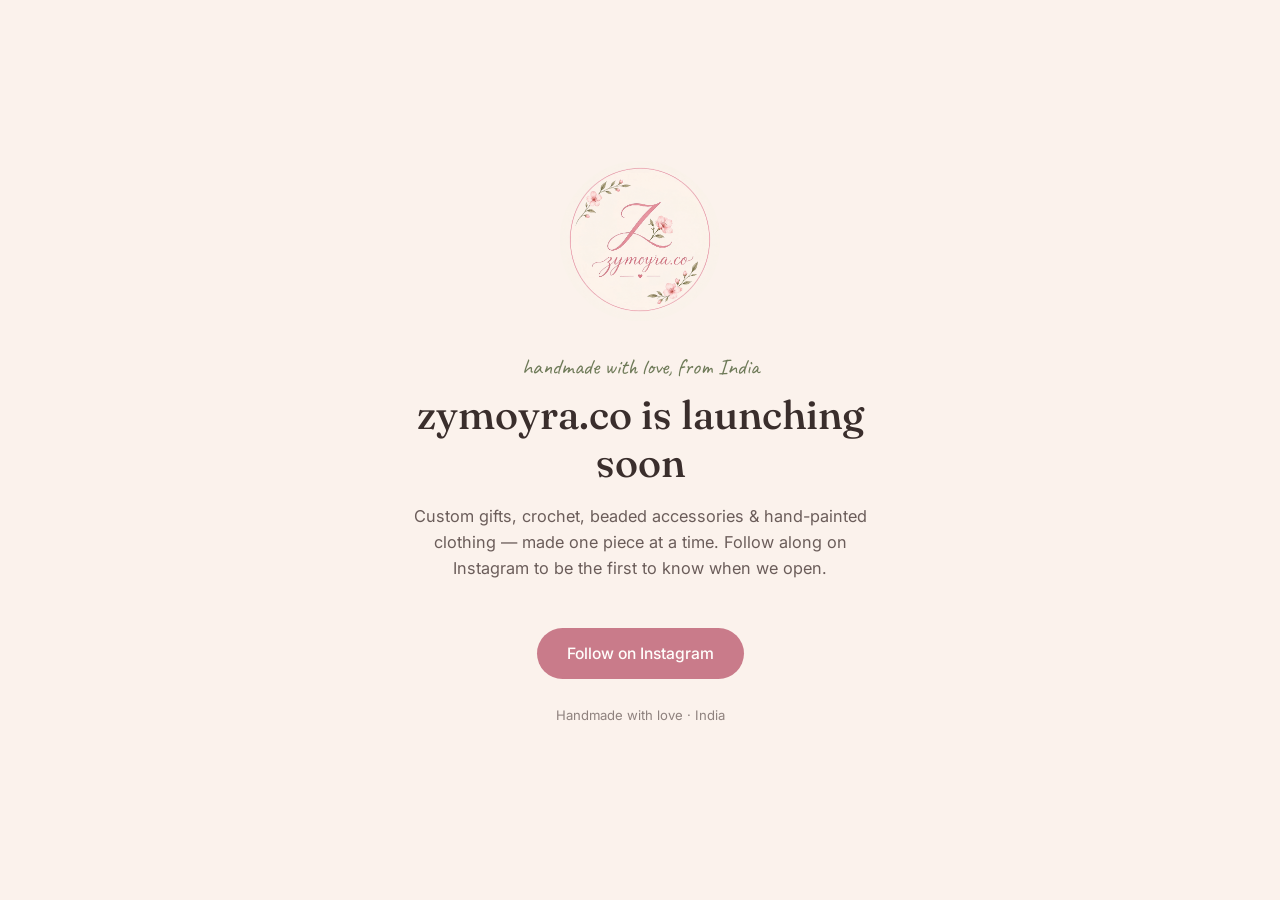
==== index.html @ 8d06cd49 "Initial coming soon page" ====
<!DOCTYPE html>
<html lang="en">

<head>
  <meta charset="UTF-8">
  <meta name="viewport" content="width=device-width, initial-scale=1.0">
  <title>zymoyra.co — launching soon</title>
  <link rel="preconnect" href="https://fonts.googleapis.com">
  <link rel="preconnect" href="https://fonts.gstatic.com" crossorigin>
  <link
    href="https://fonts.googleapis.com/css2?family=Fraunces:ital,opsz,wght@0,9..144,500;1,9..144,500&family=Caveat:wght@500;700&family=Inter:wght@400;500&display=swap"
    rel="stylesheet">
  <link rel="stylesheet" href="coming-soon.css">
</head>

<body>

  <div class="wrap">
    <div class="logo-mark">
      <!--
        LOGO PLACEHOLDER
        Replace this whole div with:
          <img src="logo.png" alt="zymoyra.co logo">
        once the real logo file is saved alongside this page.
      -->
      <img src="logo.png" alt="zymoyra.co logo">
      <!-- <div class="logo-placeholder">logo goes here<br>(logo.png)</div> -->
    </div>

    <span class="kicker">handmade with love, from India</span>
    <h1>zymoyra.co is launching soon</h1>
    <p class="tagline">Custom gifts, crochet, beaded accessories &amp; hand-painted clothing — made one piece at a time.
      Follow along on Instagram to be the first to know when we open.</p>

    <a class="insta-btn" href="https://instagram.com/zymoyra.co" target="_blank" rel="noopener">Follow on Instagram</a>

    <p class="fine">Handmade with love · India</p>
  </div>

</body>

</html>
---- coming-soon.css ----
:root{
  --cream: #FBF2EC;
  --cream-deep: #F3E4DA;
  --rose: #C97B8A;
  --rose-deep: #9C5C6B;
  --sage: #8A9770;
  --sage-deep: #6E7A58;
  --ink: #3A2E2C;
  --ink-soft: #6B5D5A;
  --white: #FFFDFB;
}

*{ box-sizing: border-box; }

body{
  margin: 0;
  min-height: 100vh;
  display: flex;
  align-items: center;
  justify-content: center;
  background: var(--cream);
  color: var(--ink);
  font-family: 'Inter', sans-serif;
  line-height: 1.6;
  -webkit-font-smoothing: antialiased;
  text-align: center;
  padding: 24px;
}

.wrap{
  max-width: 480px;
}

h1, h2{
  font-family: 'Fraunces', serif;
  font-weight: 500;
  margin: 0;
  color: var(--ink);
}

.script{
  font-family: 'Caveat', cursive;
  font-weight: 700;
}

.logo-mark{
  width: 160px;
  margin: 0 auto 28px;
}

.logo-mark img{
  width: 100%;
  height: auto;
  border-radius: 50%;
  display: block;
}

/* Placeholder shown until a real logo file is added — see logo.png */
.logo-placeholder{
  width: 100%;
  aspect-ratio: 1 / 1;
  border-radius: 50%;
  background: var(--white);
  border: 2px dashed var(--rose);
  display: flex;
  align-items: center;
  justify-content: center;
  text-align: center;
  padding: 18px;
  font-family: 'Caveat', cursive;
  font-size: 1rem;
  color: var(--rose-deep);
}

.kicker{
  font-family: 'Caveat', cursive;
  font-size: 1.4rem;
  color: var(--sage-deep);
  display: block;
  margin-bottom: 6px;
}

h1{
  font-size: clamp(1.9rem, 5vw, 2.5rem);
  line-height: 1.2;
}

.tagline{
  margin-top: 16px;
  color: var(--ink-soft);
  font-size: 1.02rem;
}

.insta-btn{
  display: inline-block;
  margin-top: 30px;
  background: var(--rose);
  color: var(--white);
  padding: 13px 30px;
  border-radius: 100px;
  text-decoration: none;
  font-weight: 500;
  font-size: 0.98rem;
  transition: background 0.2s ease, transform 0.2s ease;
}
.insta-btn:hover{ background: var(--rose-deep); transform: translateY(-1px); }

.fine{
  margin-top: 26px;
  font-size: 0.82rem;
  color: var(--ink-soft);
  opacity: 0.75;
}

@media (prefers-reduced-motion: reduce){
  *{ transition: none !important; }
}
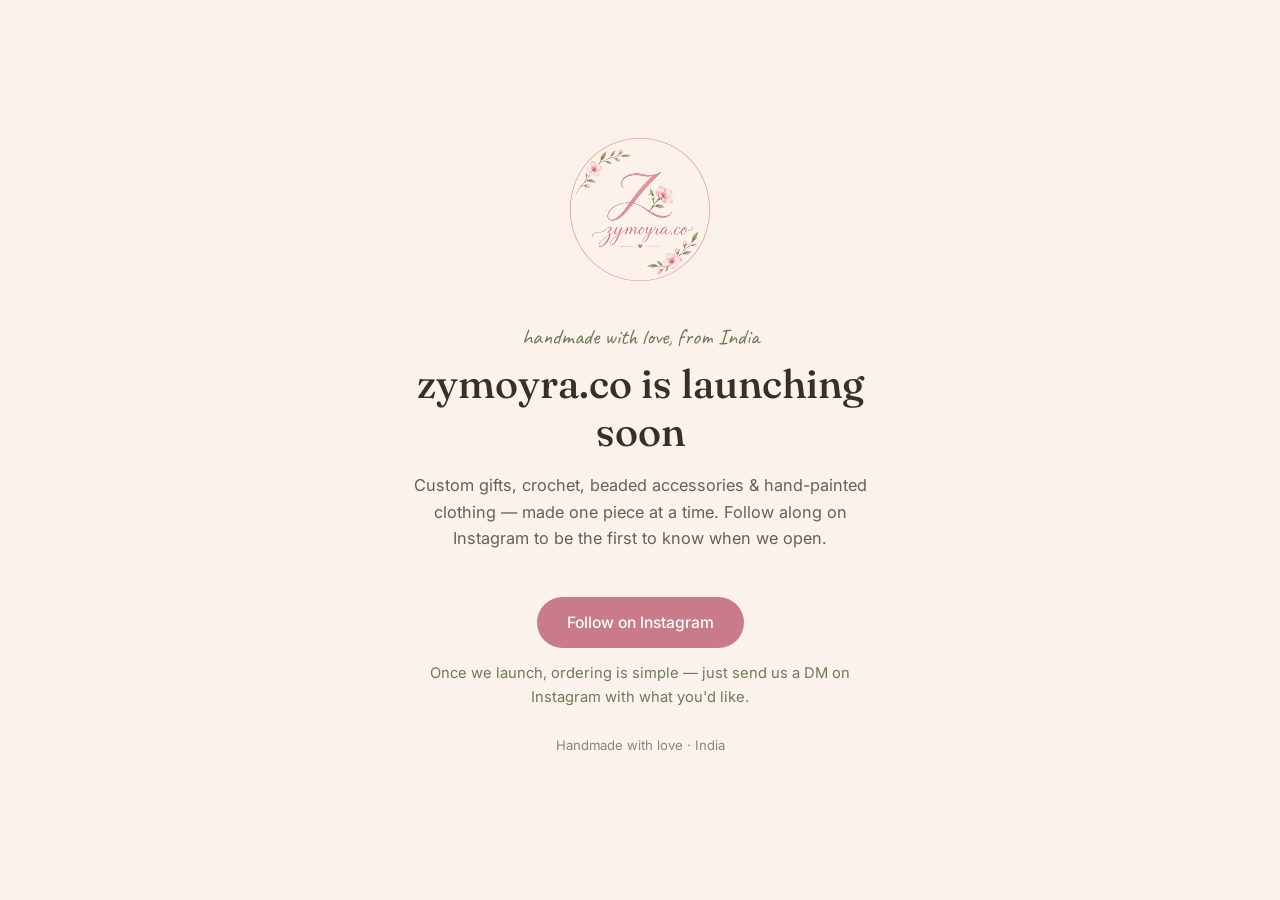
==== commit 69f64317: "added an order note and done some cleaning" ====
--- a/index.html
+++ b/index.html
@@ -11,20 +11,14 @@
     href="https://fonts.googleapis.com/css2?family=Fraunces:ital,opsz,wght@0,9..144,500;1,9..144,500&family=Caveat:wght@500;700&family=Inter:wght@400;500&display=swap"
     rel="stylesheet">
   <link rel="stylesheet" href="coming-soon.css">
+  <link rel="icon" type="image/png" href="logo.png">
 </head>
 
 <body>
 
   <div class="wrap">
     <div class="logo-mark">
-      <!--
-        LOGO PLACEHOLDER
-        Replace this whole div with:
-          <img src="logo.png" alt="zymoyra.co logo">
-        once the real logo file is saved alongside this page.
-      -->
       <img src="logo.png" alt="zymoyra.co logo">
-      <!-- <div class="logo-placeholder">logo goes here<br>(logo.png)</div> -->
     </div>
 
     <span class="kicker">handmade with love, from India</span>
@@ -33,7 +27,7 @@
       Follow along on Instagram to be the first to know when we open.</p>
 
     <a class="insta-btn" href="https://instagram.com/zymoyra.co" target="_blank" rel="noopener">Follow on Instagram</a>
-
+    <p class="order-note">Once we launch, ordering is simple — just send us a DM on Instagram with what you'd like.</p>
     <p class="fine">Handmade with love · India</p>
   </div>
 
--- a/coming-soon.css
+++ b/coming-soon.css
@@ -1,4 +1,4 @@
-:root{
+:root {
   --cream: #FBF2EC;
   --cream-deep: #F3E4DA;
   --rose: #C97B8A;
@@ -10,9 +10,11 @@
   --white: #FFFDFB;
 }
 
-*{ box-sizing: border-box; }
+* {
+  box-sizing: border-box;
+}
 
-body{
+body {
   margin: 0;
   min-height: 100vh;
   display: flex;
@@ -27,36 +29,36 @@
   padding: 24px;
 }
 
-.wrap{
+.wrap {
   max-width: 480px;
 }
 
-h1, h2{
+h1,
+h2 {
   font-family: 'Fraunces', serif;
   font-weight: 500;
   margin: 0;
   color: var(--ink);
 }
 
-.script{
+.script {
   font-family: 'Caveat', cursive;
   font-weight: 700;
 }
 
-.logo-mark{
+.logo-mark {
   width: 160px;
   margin: 0 auto 28px;
 }
 
-.logo-mark img{
+.logo-mark img {
   width: 100%;
   height: auto;
   border-radius: 50%;
   display: block;
 }
 
-/* Placeholder shown until a real logo file is added — see logo.png */
-.logo-placeholder{
+.logo-placeholder {
   width: 100%;
   aspect-ratio: 1 / 1;
   border-radius: 50%;
@@ -72,7 +74,7 @@
   color: var(--rose-deep);
 }
 
-.kicker{
+.kicker {
   font-family: 'Caveat', cursive;
   font-size: 1.4rem;
   color: var(--sage-deep);
@@ -80,18 +82,18 @@
   margin-bottom: 6px;
 }
 
-h1{
+h1 {
   font-size: clamp(1.9rem, 5vw, 2.5rem);
   line-height: 1.2;
 }
 
-.tagline{
+.tagline {
   margin-top: 16px;
   color: var(--ink-soft);
   font-size: 1.02rem;
 }
 
-.insta-btn{
+.insta-btn {
   display: inline-block;
   margin-top: 30px;
   background: var(--rose);
@@ -103,15 +105,27 @@
   font-size: 0.98rem;
   transition: background 0.2s ease, transform 0.2s ease;
 }
-.insta-btn:hover{ background: var(--rose-deep); transform: translateY(-1px); }
 
-.fine{
+.insta-btn:hover {
+  background: var(--rose-deep);
+  transform: translateY(-1px);
+}
+
+.fine {
   margin-top: 26px;
   font-size: 0.82rem;
   color: var(--ink-soft);
   opacity: 0.75;
 }
 
-@media (prefers-reduced-motion: reduce){
-  *{ transition: none !important; }
+@media (prefers-reduced-motion: reduce) {
+  * {
+    transition: none !important;
+  }
 }
+
+.order-note {
+  margin-top: 14px;
+  font-size: 0.92rem;
+  color: var(--sage-deep);
+}
